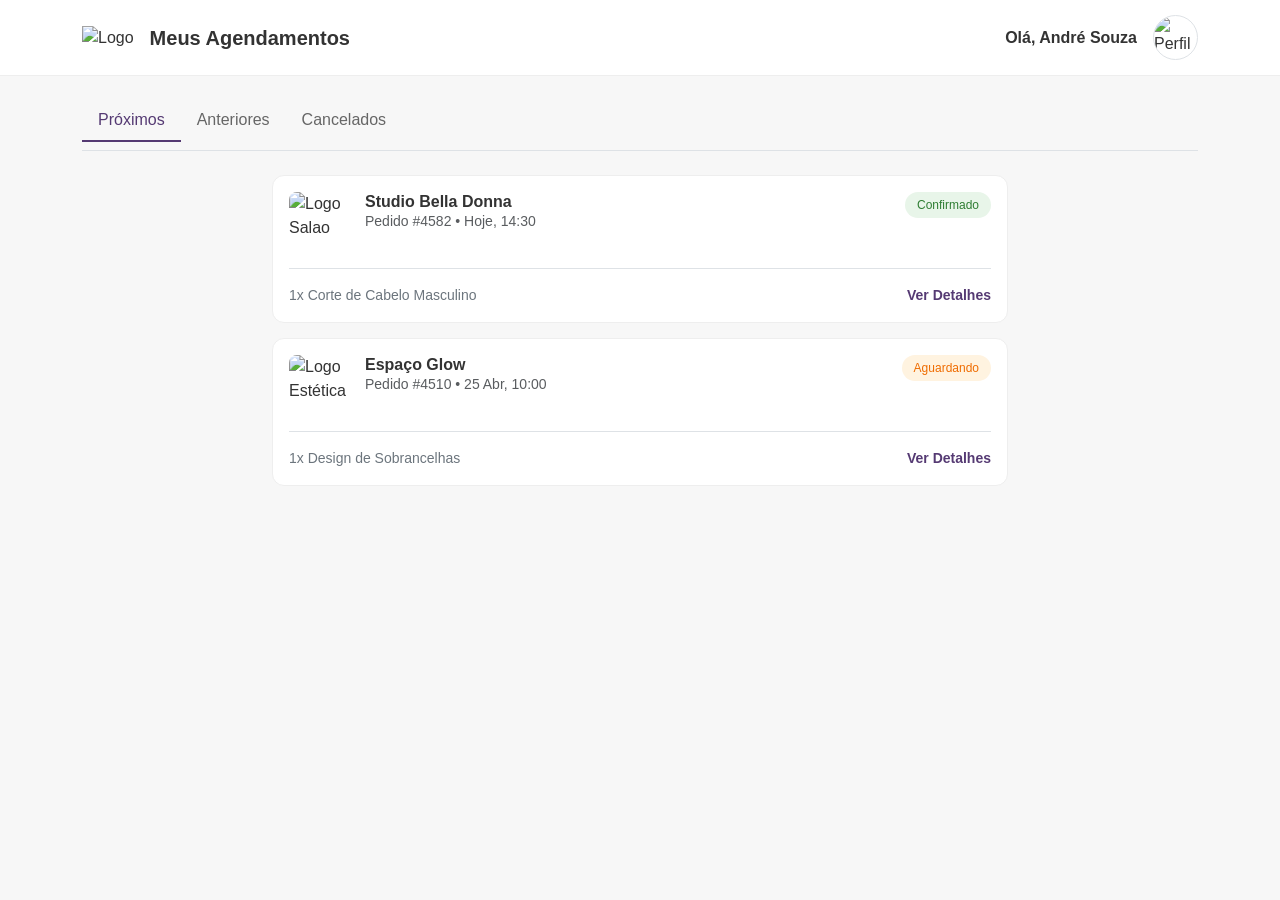
==== painel-usuario.html @ 22a5d59d "ajustes" ====
<!DOCTYPE html>
<html lang="pt-br">
<head>
    <meta charset="UTF-8">
    <meta name="viewport" content="width=device-width, initial-scale=1.0">
    <title>Meus Agendamentos - BelezaJá</title>
    <link href="https://cdn.jsdelivr.net/npm/bootstrap@5.3.0/dist/css/bootstrap.min.css" rel="stylesheet">
    <link rel="stylesheet" href="https://cdn.jsdelivr.net/npm/bootstrap-icons@1.10.5/font/bootstrap-icons.css">
    <link rel="stylesheet" href="style.css">
    <style>
        body { background-color: #f7f7f7; overflow-y: auto; }
        
        /* Estilo iFood: Cabeçalho Branco e Clean */
        .dash-nav { background: white; border-bottom: 1px solid #eee; padding: 15px 0; }
        .user-profile-img { width: 45px; height: 45px; border-radius: 50%; object-fit: cover; }
        
        /* Tabs de navegação estilo iFood */
        .nav-pills .nav-link { color: #666; font-weight: 500; border-radius: 0; border-bottom: 2px solid transparent; }
        .nav-pills .nav-link.active { background: none; color: #553A73; border-bottom-color: #553A73; }
        
        /* Cards de Agendamento */
        .card-pedido {
            border: 1px solid #eee;
            border-radius: 12px;
            background: white;
            transition: 0.3s;
            margin-bottom: 15px;
        }
        .card-pedido:hover { box-shadow: 0 4px 12px rgba(0,0,0,0.05); }
        .status-badge { font-size: 0.75rem; padding: 4px 12px; border-radius: 20px; }
        .status-confirmado { background: #e8f5e9; color: #2e7d32; }
        .status-pendente { background: #fff3e0; color: #ef6c00; }
        
        .img-estabelecimento { width: 60px; height: 60px; border-radius: 8px; object-fit: cover; }
    </style>
</head>
<body>

    <nav class="dash-nav sticky-top">
        <div class="container d-flex justify-content-between align-items-center">
            <div class="d-flex align-items-center">
                <img src="img/Logo-png 5.svg" alt="Logo" class="me-3">
                <h5 class="mb-0 fw-bold d-none d-md-block">Meus Agendamentos</h5>
            </div>
            <div class="d-flex align-items-center">
                <span class="me-3 d-none d-sm-inline fw-semibold">Olá, André Souza</span>
                <img src="https://www.w3schools.com/howto/img_avatar.png" class="user-profile-img border" alt="Perfil">
            </div>
        </div>
    </nav>

    <div class="container mt-4">
        <ul class="nav nav-pills mb-4 border-bottom pb-2">
            <li class="nav-item"><a class="nav-link active" href="#">Próximos</a></li>
            <li class="nav-item"><a class="nav-link" href="#">Anteriores</a></li>
            <li class="nav-item"><a class="nav-link" href="#">Cancelados</a></li>
        </ul>

        <div class="row justify-content-center">
            <div class="col-lg-8">
                
                <div class="card-pedido p-3">
                    <div class="d-flex justify-content-between align-items-start mb-3">
                        <div class="d-flex">
                            <img src="https://frizzar.com.br/blog/wp-content/uploads/2025/01/salao-de-beleza-moderno.webp" class="img-estabelecimento me-3" alt="Logo Salao">
                            <div>
                                <h6 class="mb-0 fw-bold">Studio Bella Donna</h6>
                                <p class="small text-muted mb-0">Pedido #4582 • Hoje, 14:30</p>
                            </div>
                        </div>
                        <span class="status-badge status-confirmado">Confirmado</span>
                    </div>
                    <div class="border-top pt-3 d-flex justify-content-between align-items-center">
                        <span class="small text-secondary">1x Corte de Cabelo Masculino</span>
                        <a href="#" class="text-danger fw-bold small text-decoration-none">Ver Detalhes</a>
                    </div>
                </div>

                <div class="card-pedido p-3">
                    <div class="d-flex justify-content-between align-items-start mb-3">
                        <div class="d-flex">
                            <img src="https://s2.glbimg.com/Ha2q-YYa3pCWtwM4E51zi_p-POI=/940x523/e.glbimg.com/og/ed/f/original/2019/02/20/blow-dry-bar-del-mar-chairs-counter-853427.jpg" class="img-estabelecimento me-3" alt="Logo Estética">
                            <div>
                                <h6 class="mb-0 fw-bold">Espaço Glow</h6>
                                <p class="small text-muted mb-0">Pedido #4510 • 25 Abr, 10:00</p>
                            </div>
                        </div>
                        <span class="status-badge status-pendente">Aguardando</span>
                    </div>
                    <div class="border-top pt-3 d-flex justify-content-between align-items-center">
                        <span class="small text-secondary">1x Design de Sobrancelhas</span>
                        <a href="#" class="text-danger fw-bold small text-decoration-none">Ver Detalhes</a>
                    </div>
                </div>

            </div>
        </div>
    </div>

    <div class="d-md-none fixed-bottom bg-white border-top py-2 d-flex justify-content-around">
        <a href="index.html" class="text-center text-muted text-decoration-none">
            <i class="bi bi-search d-block fs-5"></i>
            <span style="font-size: 10px;">Início</span>
        </a>
        <a href="#" class="text-center text-danger text-decoration-none">
            <i class="bi bi-receipt d-block fs-5"></i>
            <span style="font-size: 10px;">Pedidos</span>
        </a>
        <a href="#" class="text-center text-muted text-decoration-none">
            <i class="bi bi-person d-block fs-5"></i>
            <span style="font-size: 10px;">Perfil</span>
        </a>
    </div>

</body>
</html>
---- style.css ----
/* --- CONFIGURAÇÕES BASE --- */
html, body {
    height: 100%;
    margin: 0;
    font-family: 'Segoe UI', Arial, sans-serif;
    background-color: #f8f9fa;
    color: #333;
    overflow: hidden; /* Trava o scroll geral para o efeito Airbnb funcionar */
}

/* Cores do Design (Roxo Principal) */
.btn-danger {
    background-color: #553A73;
    border-color: #553A73;
}
.btn-danger:hover {
    background-color: #442e5c;
    border-color: #442e5c;
}
.text-danger {
    color: #553A73 !important;
}

/* --- ESTRUTURA SPLIT SCREEN (AIRBNB STYLE) --- */
.main-split-container {
    display: flex;
    height: calc(100vh - 73px); /* Altura total menos o header */
    margin-top: 73px; /* Compensação do header fixo */
}

/* Lado Esquerdo: Lista Rolável */
.listings-side {
    flex: 1.2;
    overflow-y: auto;
    background: #fff;
    scrollbar-width: none; /* Esconde scroll no Firefox */
}
.listings-side::-webkit-scrollbar {
    display: none; /* Esconde scroll no Chrome/Safari */
}

/* Lado Direito: Mapa Fixo */
.map-side {
    flex: 2;
    position: sticky;
    top: 0;
    height: 100%;
}
#map {
    height: 100%;
    width: 100%;
    z-index: 1;
}

/* --- CATEGORIAS (BOLINHAS) --- */
.categories-wrapper {
    display: flex;
    justify-content: flex-start;
    align-items: center;
    gap: 32px; /* Espaçamento elegante entre categorias */
    overflow-x: auto;
    padding: 15px 20px;
    scrollbar-width: none;
}

.categories-wrapper::-webkit-scrollbar {
    display: none;
}

/* Centraliza no Desktop */
@media (min-width: 769px) {
    .categories-wrapper {
        justify-content: center;
    }
}

.category-item {
    flex: 0 0 auto;
    min-width: 70px;
    cursor: pointer;
    text-align: center;
    display: flex;
    flex-direction: column;
    align-items: center;
}

.icon-circle {
    width: 60px;
    height: 60px;
    background-color: white;
    border-radius: 50%;
    display: flex;
    justify-content: center;
    align-items: center;
    margin-bottom: 10px;
    font-size: 1.6rem;
    color: #553A73;
    transition: all 0.2s ease-in-out;
    border: 1px solid #eee;
    box-shadow: 0 2px 4px rgba(0,0,0,0.05);
}

.category-item:hover .icon-circle {
    transform: translateY(-3px);
    border-color: #553A73;
    box-shadow: 0 4px 8px rgba(85, 58, 115, 0.15);
}

.category-item p {
    font-size: 0.85rem;
    font-weight: 500;
    color: #444;
    margin-bottom: 0;
    white-space: nowrap;
}

/* --- CARDS DE SERVIÇO --- */
.service-card {
    border: none;
    border-radius: 15px;
    overflow: hidden;
    transition: all 0.3s ease;
    background: #fff;
}

.service-card img {
    height: 200px;
    object-fit: cover;
    border-radius: 15px 15px 0 0;
}

.service-card:hover {
    box-shadow: 0 8px 16px rgba(0,0,0,0.15) !important;
}

.card-ativo-mapa {
    border: 2px solid #553A73 !important;
    transform: translateY(-5px);
    box-shadow: 0 10px 20px rgba(85, 58, 115, 0.2) !important;
}

/* --- BUSCA MOBILE --- */
#input-busca-mobile {
    width: 0;
    transition: width 0.3s ease;
}
#input-busca-mobile.ativo {
    width: 150px;
    display: block !important;
}

/* --- RESPONSIVIDADE (GAVETA MOBILE) --- */
@media (max-width: 768px) {
    html, body {
        overflow: auto;
    }
    
    .main-split-container {
        flex-direction: column;
        height: auto;
        position: relative;
    }

    .map-side {
        position: absolute;
        top: 0; left: 0;
        width: 100%;
        height: 100vh;
        z-index: 1;
    }

    .listings-side {
        position: relative;
        margin-top: 50vh; /* Gaveta começa no meio */
        z-index: 100;
        border-radius: 25px 25px 0 0;
        box-shadow: 0 -5px 20px rgba(0,0,0,0.2);
        padding-bottom: 100px;
        background: #fff;
    }

    .listings-side::before {
        content: "";
        width: 40px;
        height: 5px;
        background: #ccc;
        border-radius: 10px;
        margin: 15px auto;
        display: block;
    }
}

/* Marcadores Estilo Airbnb (Pílulas de Preço) */
.custom-div-icon div {
    background: white;
    padding: 5px 10px;
    border-radius: 20px;
    font-weight: bold;
    border: 1px solid #ccc;
    box-shadow: 0 2px 5px rgba(0,0,0,0.2);
    font-size: 12px;
    white-space: nowrap;
    color: #333;
}
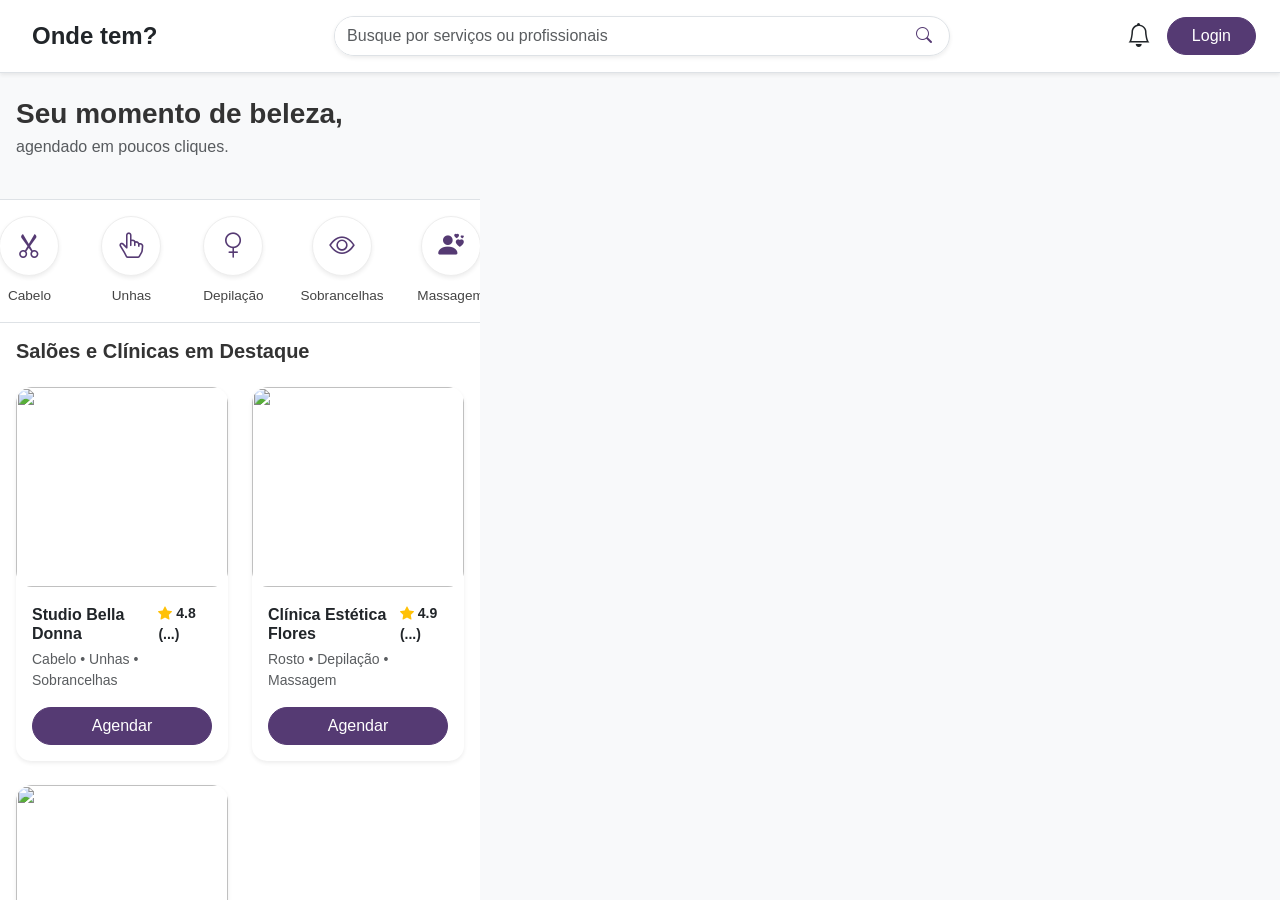
==== commit d6ec17e0: "feat: Adicionar painel de usuario com dashboard, agendamentos, favoritos e perfil - Novo arquivo pai" ====
--- a/painel-usuario.html
+++ b/painel-usuario.html
@@ -1,116 +1,640 @@
 <!DOCTYPE html>
 <html lang="pt-br">
 <head>
-    <meta charset="UTF-8">
-    <meta name="viewport" content="width=device-width, initial-scale=1.0">
-    <title>Meus Agendamentos - BelezaJá</title>
-    <link href="https://cdn.jsdelivr.net/npm/bootstrap@5.3.0/dist/css/bootstrap.min.css" rel="stylesheet">
-    <link rel="stylesheet" href="https://cdn.jsdelivr.net/npm/bootstrap-icons@1.10.5/font/bootstrap-icons.css">
-    <link rel="stylesheet" href="style.css">
-    <style>
-        body { background-color: #f7f7f7; overflow-y: auto; }
-        
-        /* Estilo iFood: Cabeçalho Branco e Clean */
-        .dash-nav { background: white; border-bottom: 1px solid #eee; padding: 15px 0; }
-        .user-profile-img { width: 45px; height: 45px; border-radius: 50%; object-fit: cover; }
-        
-        /* Tabs de navegação estilo iFood */
-        .nav-pills .nav-link { color: #666; font-weight: 500; border-radius: 0; border-bottom: 2px solid transparent; }
-        .nav-pills .nav-link.active { background: none; color: #553A73; border-bottom-color: #553A73; }
-        
-        /* Cards de Agendamento */
-        .card-pedido {
-            border: 1px solid #eee;
-            border-radius: 12px;
-            background: white;
-            transition: 0.3s;
-            margin-bottom: 15px;
-        }
-        .card-pedido:hover { box-shadow: 0 4px 12px rgba(0,0,0,0.05); }
-        .status-badge { font-size: 0.75rem; padding: 4px 12px; border-radius: 20px; }
-        .status-confirmado { background: #e8f5e9; color: #2e7d32; }
-        .status-pendente { background: #fff3e0; color: #ef6c00; }
-        
-        .img-estabelecimento { width: 60px; height: 60px; border-radius: 8px; object-fit: cover; }
-    </style>
+  <meta charset="UTF-8">
+  <meta name="viewport" content="width=device-width, initial-scale=1.0">
+  <title>Meu Painel - Onde Tem?</title>
+  <link href="https://cdn.jsdelivr.net/npm/bootstrap@5.3.0/dist/css/bootstrap.min.css" rel="stylesheet">
+  <link rel="stylesheet" href="https://cdn.jsdelivr.net/npm/bootstrap-icons@1.10.5/font/bootstrap-icons.css">
+  <link rel="manifest" href="manifest.json">
+  <meta name="theme-color" content="#d93d3d">
+  <style>
+    :root { --primary: #553A73; --secondary: #3d2854; }
+    body { background:#f8f9fa; min-height:100vh; font-family:'Segoe UI', sans-serif; overflow-x: hidden; }
+
+    /* Sidebar */
+    .sidebar {
+      position:fixed; top:0; left:0; width:260px; height:100vh;
+      background:linear-gradient(180deg, var(--primary) 0%, var(--secondary) 100%);
+      color:#fff; z-index:1100; transition: all 0.3s;
+    }
+    .main-content { margin-left:260px; padding:20px; transition: all 0.3s; }
+
+    @media (max-width: 991.98px) {
+      .sidebar { left: -260px; }
+      .sidebar.active { left: 0; }
+      .main-content { margin-left: 0; padding-top: 70px; }
+      .sidebar-overlay {
+        display: none; position: fixed; top: 0; left: 0;
+        width: 100%; height: 100%; background: rgba(0,0,0,0.5);
+        z-index: 1050;
+      }
+      .sidebar-overlay.show { display: block; }
+    }
+
+    .mobile-header {
+      display: none;
+      position: fixed; top: 0; left: 0; width: 100%;
+      background: var(--primary); color: white;
+      padding: 10px 15px; z-index: 1040;
+      align-items: center; justify-content: space-between;
+    }
+    @media (max-width: 991.98px) { .mobile-header { display: flex; } }
+
+    .nav-link { color:rgba(255,255,255,.8); padding:12px 20px; display:flex; align-items:center; cursor:pointer; border-left:4px solid transparent; transition: .3s; text-decoration: none; }
+    .nav-link:hover, .nav-link.active { background:rgba(255,255,255,.1); color:#fff; border-left-color:#fff; }
+
+    .card-custom { background:#fff; border-radius:15px; padding:20px; box-shadow:0 4px 12px rgba(0,0,0,.05); margin-bottom:20px; border: none; }
+
+    .avatar-circle {
+      width: 80px; height: 80px; border-radius: 50%;
+      background: var(--primary); color: #fff;
+      display: flex; align-items: center; justify-content: center;
+      font-size: 2rem; font-weight: bold;
+    }
+
+    .stat-card {
+      text-align: center; padding: 20px;
+      background: #fff; border-radius: 15px;
+      box-shadow: 0 4px 12px rgba(0,0,0,.05); border: none;
+    }
+    .stat-card .stat-number { font-size: 1.8rem; font-weight: 700; color: var(--primary); }
+    .stat-card .stat-label { font-size: 0.85rem; color: #888; margin: 0; }
+
+    .agendamento-item {
+      background: #fff; border-radius: 12px; padding: 15px;
+      box-shadow: 0 2px 8px rgba(0,0,0,.05); border: 1px solid #eee;
+      margin-bottom: 12px; transition: .2s;
+    }
+    .agendamento-item:hover { box-shadow: 0 4px 12px rgba(0,0,0,.1); }
+
+    .badge-status {
+      padding: 4px 12px; border-radius: 20px; font-size: 0.75rem; font-weight: 600;
+    }
+    .badge-confirmado { background: #d4edda; color: #155724; }
+    .badge-pendente { background: #fff3cd; color: #856404; }
+    .badge-cancelado { background: #f8d7da; color: #721c24; }
+    .badge-concluido { background: #e2e3e5; color: #383d41; }
+
+    .favorito-card {
+      background: #fff; border-radius: 15px; overflow: hidden;
+      box-shadow: 0 4px 12px rgba(0,0,0,.05); border: none;
+      transition: .3s;
+    }
+    .favorito-card:hover { box-shadow: 0 8px 16px rgba(0,0,0,.15); transform: translateY(-3px); }
+    .favorito-card img { height: 140px; object-fit: cover; width: 100%; }
+
+    .btn-primary-custom { background: var(--primary); border-color: var(--primary); color: #fff; }
+    .btn-primary-custom:hover { background: var(--secondary); border-color: var(--secondary); color: #fff; }
+
+    .btn-outline-custom { border-color: var(--primary); color: var(--primary); }
+    .btn-outline-custom:hover { background: var(--primary); color: #fff; }
+
+    .empty-state {
+      text-align: center; padding: 40px 20px; color: #aaa;
+    }
+    .empty-state i { font-size: 3rem; margin-bottom: 10px; display: block; }
+  </style>
 </head>
 <body>
 
-    <nav class="dash-nav sticky-top">
-        <div class="container d-flex justify-content-between align-items-center">
-            <div class="d-flex align-items-center">
-                <img src="img/Logo-png 5.svg" alt="Logo" class="me-3">
-                <h5 class="mb-0 fw-bold d-none d-md-block">Meus Agendamentos</h5>
+<div class="sidebar-overlay" id="sidebarOverlay" onclick="toggleSidebar()"></div>
+
+<div class="mobile-header shadow">
+  <button class="btn text-white fs-3 p-0" onclick="toggleSidebar()">
+    <i class="bi bi-list"></i>
+  </button>
+  <span class="fw-bold">Onde Tem?</span>
+  <div style="width: 30px;"></div>
+</div>
+
+<aside class="sidebar" id="sidebar">
+  <div class="p-4 text-center border-bottom border-white border-opacity-10">
+    <h4 class="fw-bold m-0">Onde Tem?</h4>
+    <small class="opacity-75">Meu Painel</small>
+  </div>
+  <nav class="mt-3">
+    <a class="nav-link active" onclick="showSection('dashboard')"><i class="bi bi-speedometer2 me-3"></i>Dashboard</a>
+    <a class="nav-link" onclick="showSection('agendamentos')"><i class="bi bi-calendar-check me-3"></i>Meus Agendamentos</a>
+    <a class="nav-link" onclick="showSection('favoritos')"><i class="bi bi-heart me-3"></i>Favoritos</a>
+    <a class="nav-link" onclick="showSection('perfil')"><i class="bi bi-person-gear me-3"></i>Meu Perfil</a>
+    <div class="mt-4 px-3">
+      <a href="index.html" class="btn btn-outline-light w-100 rounded-pill btn-sm mb-2">
+        <i class="bi bi-house me-1"></i> Voltar ao Inicio
+      </a>
+      <button class="btn btn-outline-light w-100 rounded-pill btn-sm" onclick="logout()">
+        <i class="bi bi-box-arrow-right me-1"></i> Sair
+      </button>
+    </div>
+  </nav>
+</aside>
+
+<main class="main-content">
+  <header class="d-none d-lg-flex justify-content-between align-items-center mb-4">
+    <h3 class="fw-bold" id="sectionTitle">Dashboard</h3>
+    <div class="bg-white p-2 rounded-pill px-4 shadow-sm border">
+      <span id="nomeUsuarioTopo" class="fw-bold text-dark">Minha Conta</span>
+    </div>
+  </header>
+
+  <h4 class="fw-bold d-lg-none mb-4" id="sectionTitleMobile">Dashboard</h4>
+
+  <!-- DASHBOARD -->
+  <section id="dashboard" class="content-section">
+    <div class="card-custom mb-4">
+      <div class="d-flex align-items-center gap-3">
+        <div class="avatar-circle" id="avatarInicial">U</div>
+        <div>
+          <h5 class="fw-bold mb-0" id="dashNomeUsuario">Usuario</h5>
+          <p class="text-muted mb-0 small" id="dashEmailUsuario">email@email.com</p>
+          <p class="text-muted mb-0 small" id="dashTelefoneUsuario"></p>
+        </div>
+      </div>
+    </div>
+
+    <div class="row g-3 mb-4">
+      <div class="col-6 col-md-4">
+        <div class="stat-card">
+          <div class="stat-number" id="statAgendamentos">0</div>
+          <p class="stat-label">Agendamentos</p>
+        </div>
+      </div>
+      <div class="col-6 col-md-4">
+        <div class="stat-card">
+          <div class="stat-number" id="statConfirmados">0</div>
+          <p class="stat-label">Confirmados</p>
+        </div>
+      </div>
+      <div class="col-12 col-md-4">
+        <div class="stat-card">
+          <div class="stat-number" id="statFavoritos">0</div>
+          <p class="stat-label">Favoritos</p>
+        </div>
+      </div>
+    </div>
+
+    <div class="card-custom">
+      <h6 class="fw-bold mb-3"><i class="bi bi-clock-history me-2"></i>Proximos Agendamentos</h6>
+      <div id="dashProximosAgendamentos">
+        <div class="empty-state">
+          <i class="bi bi-calendar-x"></i>
+          <p>Nenhum agendamento futuro</p>
+          <a href="index.html" class="btn btn-primary-custom rounded-pill btn-sm px-4">Agendar agora</a>
+        </div>
+      </div>
+    </div>
+  </section>
+
+  <!-- MEUS AGENDAMENTOS -->
+  <section id="agendamentos" class="content-section d-none">
+    <div class="card-custom">
+      <div class="d-flex justify-content-between align-items-center mb-3">
+        <h5 class="fw-bold mb-0">Meus Agendamentos</h5>
+        <div class="dropdown">
+          <button class="btn btn-outline-custom btn-sm rounded-pill dropdown-toggle" type="button" data-bs-toggle="dropdown">
+            <i class="bi bi-funnel me-1"></i> Filtrar
+          </button>
+          <ul class="dropdown-menu dropdown-menu-end shadow border-0 rounded-3">
+            <li><a class="dropdown-item" href="#" onclick="filtrarAgendamentos('todos')">Todos</a></li>
+            <li><a class="dropdown-item" href="#" onclick="filtrarAgendamentos('confirmado')">Confirmados</a></li>
+            <li><a class="dropdown-item" href="#" onclick="filtrarAgendamentos('pendente')">Pendentes</a></li>
+            <li><a class="dropdown-item" href="#" onclick="filtrarAgendamentos('concluido')">Concluidos</a></li>
+            <li><a class="dropdown-item" href="#" onclick="filtrarAgendamentos('cancelado')">Cancelados</a></li>
+          </ul>
+        </div>
+      </div>
+      <div id="listaAgendamentos">
+        <div class="empty-state">
+          <i class="bi bi-calendar-x"></i>
+          <p>Voce ainda nao fez nenhum agendamento</p>
+          <a href="index.html" class="btn btn-primary-custom rounded-pill px-4">Explorar saloes</a>
+        </div>
+      </div>
+    </div>
+  </section>
+
+  <!-- FAVORITOS -->
+  <section id="favoritos" class="content-section d-none">
+    <div class="card-custom">
+      <h5 class="fw-bold mb-4">Meus Favoritos</h5>
+      <div class="row g-3" id="listaFavoritos">
+        <div class="col-12">
+          <div class="empty-state">
+            <i class="bi bi-heart"></i>
+            <p>Voce ainda nao favoritou nenhum salao</p>
+            <a href="index.html" class="btn btn-primary-custom rounded-pill px-4">Explorar saloes</a>
+          </div>
+        </div>
+      </div>
+    </div>
+  </section>
+
+  <!-- MEU PERFIL -->
+  <section id="perfil" class="content-section d-none">
+    <div class="card-custom">
+      <h5 class="fw-bold mb-4">Meus Dados</h5>
+      <form id="formEditarPerfil">
+        <div class="row g-3">
+          <div class="col-md-6">
+            <label class="form-label small fw-bold">Nome</label>
+            <input type="text" id="edit-nome" class="form-control rounded-3" required>
+          </div>
+          <div class="col-md-6">
+            <label class="form-label small fw-bold">Sobrenome</label>
+            <input type="text" id="edit-sobrenome" class="form-control rounded-3" required>
+          </div>
+          <div class="col-md-6">
+            <label class="form-label small fw-bold">E-mail</label>
+            <input type="email" id="edit-email" class="form-control rounded-3" readonly style="background-color:#e9ecef;">
+          </div>
+          <div class="col-md-6">
+            <label class="form-label small fw-bold">Telefone</label>
+            <input type="tel" id="edit-telefone" class="form-control rounded-3" placeholder="(22) 99999-9999">
+          </div>
+        </div>
+        <div class="text-center mt-4">
+          <button type="submit" class="btn btn-primary-custom w-100 w-md-auto px-5 rounded-pill shadow">
+            Salvar Alteracoes
+          </button>
+        </div>
+      </form>
+    </div>
+
+    <div class="card-custom">
+      <h5 class="fw-bold mb-4">Alterar Senha</h5>
+      <form id="formAlterarSenha">
+        <div class="row g-3">
+          <div class="col-md-4">
+            <label class="form-label small fw-bold">Senha Atual</label>
+            <input type="password" id="senha-atual" class="form-control rounded-3" required>
+          </div>
+          <div class="col-md-4">
+            <label class="form-label small fw-bold">Nova Senha</label>
+            <input type="password" id="nova-senha" class="form-control rounded-3" required>
+          </div>
+          <div class="col-md-4">
+            <label class="form-label small fw-bold">Confirmar Nova Senha</label>
+            <input type="password" id="confirmar-nova-senha" class="form-control rounded-3" required>
+          </div>
+        </div>
+        <div class="text-center mt-4">
+          <button type="submit" class="btn btn-outline-custom w-100 w-md-auto px-5 rounded-pill">
+            Alterar Senha
+          </button>
+        </div>
+      </form>
+    </div>
+
+    <div class="card-custom border border-danger border-opacity-25">
+      <h5 class="fw-bold mb-2 text-danger">Excluir Conta</h5>
+      <p class="text-muted small mb-3">Ao excluir sua conta, todos os seus dados serao removidos permanentemente.</p>
+      <button class="btn btn-outline-danger rounded-pill btn-sm px-4" onclick="confirmarExclusao()">
+        <i class="bi bi-trash me-1"></i> Excluir minha conta
+      </button>
+    </div>
+  </section>
+</main>
+
+<!-- Modal Confirmacao Exclusao -->
+<div class="modal fade" id="modalExcluirConta" tabindex="-1" aria-hidden="true">
+  <div class="modal-dialog modal-dialog-centered">
+    <div class="modal-content border-0 shadow-lg rounded-4">
+      <div class="modal-body text-center p-5">
+        <i class="bi bi-exclamation-triangle text-danger" style="font-size: 3rem;"></i>
+        <h5 class="fw-bold mt-3 mb-2">Tem certeza?</h5>
+        <p class="text-muted mb-4">Esta acao nao pode ser desfeita. Todos os seus agendamentos e dados serao removidos.</p>
+        <div class="d-grid gap-2">
+          <button class="btn btn-danger rounded-pill" onclick="excluirConta()">Sim, excluir minha conta</button>
+          <button class="btn btn-link text-muted" data-bs-dismiss="modal">Cancelar</button>
+        </div>
+      </div>
+    </div>
+  </div>
+</div>
+
+<!-- Modal Sucesso -->
+<div class="modal fade" id="modalSucesso" tabindex="-1" aria-hidden="true">
+  <div class="modal-dialog modal-dialog-centered modal-sm">
+    <div class="modal-content border-0 shadow-lg rounded-4">
+      <div class="modal-body text-center p-4">
+        <i class="bi bi-check-circle text-success" style="font-size: 3rem;"></i>
+        <h6 class="fw-bold mt-3" id="msgSucesso">Salvo com sucesso!</h6>
+      </div>
+    </div>
+  </div>
+</div>
+
+<script src="https://cdn.jsdelivr.net/npm/bootstrap@5.3.0/dist/js/bootstrap.bundle.min.js"></script>
+<script>
+document.addEventListener('DOMContentLoaded', () => {
+  const sessao = JSON.parse(localStorage.getItem('usuario_logado'));
+  if (!sessao || sessao.tipo !== 'cliente') {
+    window.location.href = 'index.html';
+    return;
+  }
+
+  // Preencher dados do usuario
+  const nomeCompleto = `${sessao.nome || ''} ${sessao.sobrenome || ''}`.trim();
+  document.getElementById('nomeUsuarioTopo').innerText = nomeCompleto || 'Minha Conta';
+  document.getElementById('dashNomeUsuario').innerText = nomeCompleto || 'Usuario';
+  document.getElementById('dashEmailUsuario').innerText = sessao.email || '';
+  document.getElementById('dashTelefoneUsuario').innerText = sessao.telefone || '';
+  document.getElementById('avatarInicial').innerText = (sessao.nome || 'U').charAt(0).toUpperCase();
+
+  // Preencher formulario de perfil
+  document.getElementById('edit-nome').value = sessao.nome || '';
+  document.getElementById('edit-sobrenome').value = sessao.sobrenome || '';
+  document.getElementById('edit-email').value = sessao.email || '';
+  document.getElementById('edit-telefone').value = sessao.telefone || '';
+
+  // Carregar dados
+  carregarAgendamentos();
+  carregarFavoritos();
+  atualizarEstatisticas();
+});
+
+// ---- AGENDAMENTOS ----
+function carregarAgendamentos(filtro) {
+  const sessao = JSON.parse(localStorage.getItem('usuario_logado'));
+  const agendamentos = JSON.parse(localStorage.getItem(`agendamentos_${sessao.email}`)) || [];
+
+  let lista = agendamentos;
+  if (filtro && filtro !== 'todos') {
+    lista = agendamentos.filter(a => a.status === filtro);
+  }
+
+  const container = document.getElementById('listaAgendamentos');
+  const dashContainer = document.getElementById('dashProximosAgendamentos');
+
+  if (lista.length === 0) {
+    const msg = filtro && filtro !== 'todos'
+      ? `Nenhum agendamento com status "${filtro}"`
+      : 'Voce ainda nao fez nenhum agendamento';
+    container.innerHTML = `
+      <div class="empty-state">
+        <i class="bi bi-calendar-x"></i>
+        <p>${msg}</p>
+        <a href="index.html" class="btn btn-primary-custom rounded-pill px-4">Explorar saloes</a>
+      </div>`;
+  } else {
+    container.innerHTML = lista.map((ag, i) => criarCardAgendamento(ag, i)).join('');
+  }
+
+  // Dashboard: proximos agendamentos (confirmados/pendentes)
+  const proximos = agendamentos
+    .filter(a => a.status === 'confirmado' || a.status === 'pendente')
+    .slice(0, 3);
+
+  if (proximos.length === 0) {
+    dashContainer.innerHTML = `
+      <div class="empty-state">
+        <i class="bi bi-calendar-x"></i>
+        <p>Nenhum agendamento futuro</p>
+        <a href="index.html" class="btn btn-primary-custom rounded-pill btn-sm px-4">Agendar agora</a>
+      </div>`;
+  } else {
+    dashContainer.innerHTML = proximos.map((ag, i) => criarCardAgendamento(ag, i)).join('');
+  }
+}
+
+function criarCardAgendamento(ag, index) {
+  const statusClasses = {
+    confirmado: 'badge-confirmado',
+    pendente: 'badge-pendente',
+    cancelado: 'badge-cancelado',
+    concluido: 'badge-concluido'
+  };
+  const statusTextos = {
+    confirmado: 'Confirmado',
+    pendente: 'Pendente',
+    cancelado: 'Cancelado',
+    concluido: 'Concluido'
+  };
+
+  const badgeClass = statusClasses[ag.status] || 'badge-pendente';
+  const badgeTexto = statusTextos[ag.status] || ag.status;
+
+  let acoes = '';
+  if (ag.status === 'confirmado' || ag.status === 'pendente') {
+    acoes = `<button class="btn btn-outline-danger btn-sm rounded-pill px-3" onclick="cancelarAgendamento(${index})">
+      <i class="bi bi-x-circle me-1"></i>Cancelar
+    </button>`;
+  }
+
+  return `
+    <div class="agendamento-item" data-status="${ag.status}">
+      <div class="d-flex justify-content-between align-items-start">
+        <div>
+          <h6 class="fw-bold mb-1">${ag.salao || 'Salao'}</h6>
+          <p class="text-muted small mb-1">
+            <i class="bi bi-calendar3 me-1"></i>${ag.data || '--'}
+            <i class="bi bi-clock ms-2 me-1"></i>${ag.hora || '--'}
+          </p>
+          <p class="text-muted small mb-0">
+            <i class="bi bi-credit-card me-1"></i>${ag.pagamento || 'Pix'}
+          </p>
+        </div>
+        <div class="text-end">
+          <span class="badge-status ${badgeClass}">${badgeTexto}</span>
+          <div class="mt-2">${acoes}</div>
+        </div>
+      </div>
+    </div>`;
+}
+
+function filtrarAgendamentos(filtro) {
+  carregarAgendamentos(filtro);
+}
+
+function cancelarAgendamento(index) {
+  if (!confirm('Deseja cancelar este agendamento?')) return;
+  const sessao = JSON.parse(localStorage.getItem('usuario_logado'));
+  const agendamentos = JSON.parse(localStorage.getItem(`agendamentos_${sessao.email}`)) || [];
+  if (agendamentos[index]) {
+    agendamentos[index].status = 'cancelado';
+    localStorage.setItem(`agendamentos_${sessao.email}`, JSON.stringify(agendamentos));
+    carregarAgendamentos();
+    atualizarEstatisticas();
+    mostrarSucesso('Agendamento cancelado');
+  }
+}
+
+// ---- FAVORITOS ----
+function carregarFavoritos() {
+  const sessao = JSON.parse(localStorage.getItem('usuario_logado'));
+  const favoritos = JSON.parse(localStorage.getItem(`favoritos_${sessao.email}`)) || [];
+  const container = document.getElementById('listaFavoritos');
+
+  if (favoritos.length === 0) {
+    container.innerHTML = `
+      <div class="col-12">
+        <div class="empty-state">
+          <i class="bi bi-heart"></i>
+          <p>Voce ainda nao favoritou nenhum salao</p>
+          <a href="index.html" class="btn btn-primary-custom rounded-pill px-4">Explorar saloes</a>
+        </div>
+      </div>`;
+  } else {
+    container.innerHTML = favoritos.map((fav, i) => `
+      <div class="col-12 col-md-6 col-lg-4">
+        <div class="favorito-card">
+          <img src="${fav.img || 'https://frizzar.com.br/blog/wp-content/uploads/2025/01/salao-de-beleza-moderno.webp'}" alt="${fav.nome}">
+          <div class="p-3">
+            <h6 class="fw-bold mb-1">${fav.nome}</h6>
+            <p class="text-muted small mb-2">${fav.servicos || ''}</p>
+            <div class="d-flex gap-2">
+              <a href="index.html" class="btn btn-primary-custom btn-sm rounded-pill flex-fill">Agendar</a>
+              <button class="btn btn-outline-danger btn-sm rounded-pill" onclick="removerFavorito(${i})">
+                <i class="bi bi-heart-fill"></i>
+              </button>
             </div>
-            <div class="d-flex align-items-center">
-                <span class="me-3 d-none d-sm-inline fw-semibold">Olá, André Souza</span>
-                <img src="https://www.w3schools.com/howto/img_avatar.png" class="user-profile-img border" alt="Perfil">
-            </div>
-        </div>
-    </nav>
-
-    <div class="container mt-4">
-        <ul class="nav nav-pills mb-4 border-bottom pb-2">
-            <li class="nav-item"><a class="nav-link active" href="#">Próximos</a></li>
-            <li class="nav-item"><a class="nav-link" href="#">Anteriores</a></li>
-            <li class="nav-item"><a class="nav-link" href="#">Cancelados</a></li>
-        </ul>
-
-        <div class="row justify-content-center">
-            <div class="col-lg-8">
-                
-                <div class="card-pedido p-3">
-                    <div class="d-flex justify-content-between align-items-start mb-3">
-                        <div class="d-flex">
-                            <img src="https://frizzar.com.br/blog/wp-content/uploads/2025/01/salao-de-beleza-moderno.webp" class="img-estabelecimento me-3" alt="Logo Salao">
-                            <div>
-                                <h6 class="mb-0 fw-bold">Studio Bella Donna</h6>
-                                <p class="small text-muted mb-0">Pedido #4582 • Hoje, 14:30</p>
-                            </div>
-                        </div>
-                        <span class="status-badge status-confirmado">Confirmado</span>
-                    </div>
-                    <div class="border-top pt-3 d-flex justify-content-between align-items-center">
-                        <span class="small text-secondary">1x Corte de Cabelo Masculino</span>
-                        <a href="#" class="text-danger fw-bold small text-decoration-none">Ver Detalhes</a>
-                    </div>
-                </div>
-
-                <div class="card-pedido p-3">
-                    <div class="d-flex justify-content-between align-items-start mb-3">
-                        <div class="d-flex">
-                            <img src="https://s2.glbimg.com/Ha2q-YYa3pCWtwM4E51zi_p-POI=/940x523/e.glbimg.com/og/ed/f/original/2019/02/20/blow-dry-bar-del-mar-chairs-counter-853427.jpg" class="img-estabelecimento me-3" alt="Logo Estética">
-                            <div>
-                                <h6 class="mb-0 fw-bold">Espaço Glow</h6>
-                                <p class="small text-muted mb-0">Pedido #4510 • 25 Abr, 10:00</p>
-                            </div>
-                        </div>
-                        <span class="status-badge status-pendente">Aguardando</span>
-                    </div>
-                    <div class="border-top pt-3 d-flex justify-content-between align-items-center">
-                        <span class="small text-secondary">1x Design de Sobrancelhas</span>
-                        <a href="#" class="text-danger fw-bold small text-decoration-none">Ver Detalhes</a>
-                    </div>
-                </div>
-
-            </div>
-        </div>
-    </div>
-
-    <div class="d-md-none fixed-bottom bg-white border-top py-2 d-flex justify-content-around">
-        <a href="index.html" class="text-center text-muted text-decoration-none">
-            <i class="bi bi-search d-block fs-5"></i>
-            <span style="font-size: 10px;">Início</span>
-        </a>
-        <a href="#" class="text-center text-danger text-decoration-none">
-            <i class="bi bi-receipt d-block fs-5"></i>
-            <span style="font-size: 10px;">Pedidos</span>
-        </a>
-        <a href="#" class="text-center text-muted text-decoration-none">
-            <i class="bi bi-person d-block fs-5"></i>
-            <span style="font-size: 10px;">Perfil</span>
-        </a>
-    </div>
-
+          </div>
+        </div>
+      </div>`).join('');
+  }
+}
+
+function removerFavorito(index) {
+  const sessao = JSON.parse(localStorage.getItem('usuario_logado'));
+  const favoritos = JSON.parse(localStorage.getItem(`favoritos_${sessao.email}`)) || [];
+  favoritos.splice(index, 1);
+  localStorage.setItem(`favoritos_${sessao.email}`, JSON.stringify(favoritos));
+  carregarFavoritos();
+  atualizarEstatisticas();
+  mostrarSucesso('Removido dos favoritos');
+}
+
+// ---- ESTATISTICAS ----
+function atualizarEstatisticas() {
+  const sessao = JSON.parse(localStorage.getItem('usuario_logado'));
+  const agendamentos = JSON.parse(localStorage.getItem(`agendamentos_${sessao.email}`)) || [];
+  const favoritos = JSON.parse(localStorage.getItem(`favoritos_${sessao.email}`)) || [];
+
+  document.getElementById('statAgendamentos').innerText = agendamentos.length;
+  document.getElementById('statConfirmados').innerText = agendamentos.filter(a => a.status === 'confirmado').length;
+  document.getElementById('statFavoritos').innerText = favoritos.length;
+}
+
+// ---- PERFIL ----
+document.getElementById('formEditarPerfil').addEventListener('submit', (e) => {
+  e.preventDefault();
+  const sessao = JSON.parse(localStorage.getItem('usuario_logado'));
+  sessao.nome = document.getElementById('edit-nome').value.trim();
+  sessao.sobrenome = document.getElementById('edit-sobrenome').value.trim();
+  sessao.telefone = document.getElementById('edit-telefone').value.trim();
+
+  // Atualizar no banco
+  const banco = JSON.parse(localStorage.getItem('usuarios_pwa')) || [];
+  const idx = banco.findIndex(u => u.email === sessao.email);
+  if (idx >= 0) banco[idx] = sessao;
+  localStorage.setItem('usuarios_pwa', JSON.stringify(banco));
+  localStorage.setItem('usuario_logado', JSON.stringify(sessao));
+
+  // Atualizar interface
+  const nomeCompleto = `${sessao.nome} ${sessao.sobrenome}`.trim();
+  document.getElementById('nomeUsuarioTopo').innerText = nomeCompleto;
+  document.getElementById('dashNomeUsuario').innerText = nomeCompleto;
+  document.getElementById('dashTelefoneUsuario').innerText = sessao.telefone || '';
+  document.getElementById('avatarInicial').innerText = sessao.nome.charAt(0).toUpperCase();
+
+  mostrarSucesso('Perfil atualizado!');
+});
+
+document.getElementById('formAlterarSenha').addEventListener('submit', (e) => {
+  e.preventDefault();
+  const sessao = JSON.parse(localStorage.getItem('usuario_logado'));
+  const senhaAtual = document.getElementById('senha-atual').value;
+  const novaSenha = document.getElementById('nova-senha').value;
+  const confirmar = document.getElementById('confirmar-nova-senha').value;
+
+  if (senhaAtual !== sessao.senha) {
+    alert('Senha atual incorreta!');
+    return;
+  }
+  if (novaSenha !== confirmar) {
+    alert('As novas senhas nao coincidem!');
+    return;
+  }
+  if (novaSenha.length < 4) {
+    alert('A nova senha deve ter pelo menos 4 caracteres.');
+    return;
+  }
+
+  sessao.senha = novaSenha;
+  const banco = JSON.parse(localStorage.getItem('usuarios_pwa')) || [];
+  const idx = banco.findIndex(u => u.email === sessao.email);
+  if (idx >= 0) banco[idx] = sessao;
+  localStorage.setItem('usuarios_pwa', JSON.stringify(banco));
+  localStorage.setItem('usuario_logado', JSON.stringify(sessao));
+
+  document.getElementById('formAlterarSenha').reset();
+  mostrarSucesso('Senha alterada!');
+});
+
+// ---- EXCLUIR CONTA ----
+function confirmarExclusao() {
+  const modal = new bootstrap.Modal(document.getElementById('modalExcluirConta'));
+  modal.show();
+}
+
+function excluirConta() {
+  const sessao = JSON.parse(localStorage.getItem('usuario_logado'));
+  const banco = JSON.parse(localStorage.getItem('usuarios_pwa')) || [];
+  const novoBanco = banco.filter(u => u.email !== sessao.email);
+  localStorage.setItem('usuarios_pwa', JSON.stringify(novoBanco));
+  localStorage.removeItem('usuario_logado');
+  localStorage.removeItem(`agendamentos_${sessao.email}`);
+  localStorage.removeItem(`favoritos_${sessao.email}`);
+  window.location.href = 'index.html';
+}
+
+// ---- NAVEGACAO ----
+function showSection(sectionId) {
+  document.querySelectorAll('.content-section').forEach(s => s.classList.add('d-none'));
+  const target = document.getElementById(sectionId);
+  if (target) target.classList.remove('d-none');
+
+  const titles = {
+    dashboard: 'Dashboard',
+    agendamentos: 'Meus Agendamentos',
+    favoritos: 'Favoritos',
+    perfil: 'Meu Perfil'
+  };
+  if (titles[sectionId]) {
+    document.getElementById('sectionTitle').innerText = titles[sectionId];
+    const mob = document.getElementById('sectionTitleMobile');
+    if (mob) mob.innerText = titles[sectionId];
+  }
+
+  if (window.innerWidth < 992) {
+    const sidebar = document.getElementById('sidebar');
+    if (sidebar && sidebar.classList.contains('active')) toggleSidebar();
+  }
+
+  document.querySelectorAll('.nav-link').forEach(link => {
+    link.classList.remove('active');
+    if (link.getAttribute('onclick') && link.getAttribute('onclick').includes(`'${sectionId}'`)) {
+      link.classList.add('active');
+    }
+  });
+}
+
+function toggleSidebar() {
+  document.getElementById('sidebar').classList.toggle('active');
+  document.getElementById('sidebarOverlay').classList.toggle('show');
+}
+
+function logout() {
+  localStorage.removeItem('usuario_logado');
+  window.location.href = 'index.html';
+}
+
+function mostrarSucesso(msg) {
+  document.getElementById('msgSucesso').innerText = msg;
+  const modal = new bootstrap.Modal(document.getElementById('modalSucesso'));
+  modal.show();
+  setTimeout(() => modal.hide(), 1500);
+}
+</script>
 </body>
-</html>+</html>
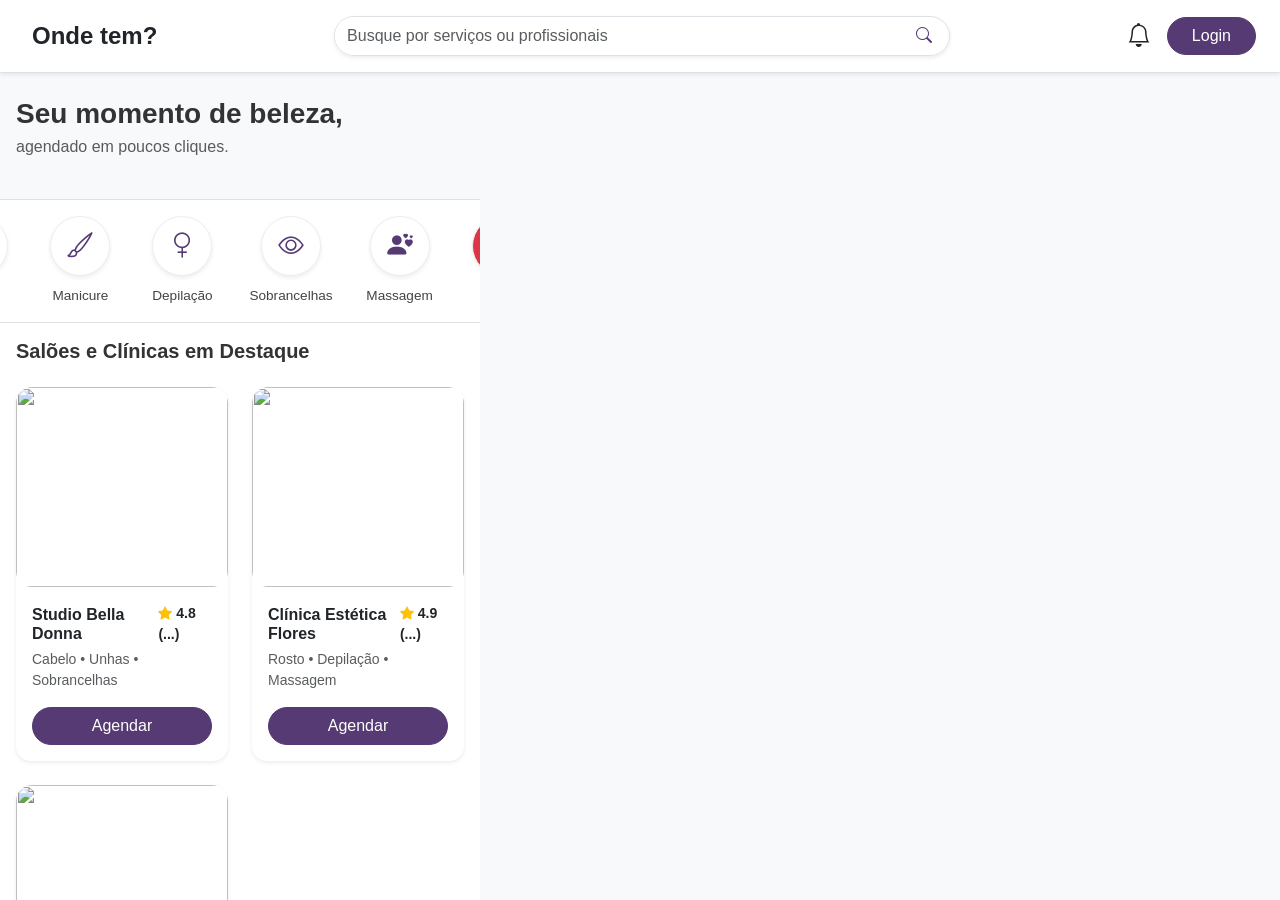
==== commit 5b8c3223: "feat: Indicador visual de forca da senha no cadastro e alteracao de senha - Barra de 4 niveis: Muito" ====
--- a/painel-usuario.html
+++ b/painel-usuario.html
@@ -94,6 +94,15 @@
       text-align: center; padding: 40px 20px; color: #aaa;
     }
     .empty-state i { font-size: 3rem; margin-bottom: 10px; display: block; }
+
+    .password-strength { margin-top: 4px; }
+    .strength-bars { height: 4px; }
+    .strength-bar { flex: 1; height: 4px; border-radius: 2px; background: #e0e0e0; transition: background 0.3s; }
+    .strength-bar.weak { background: #dc3545; }
+    .strength-bar.fair { background: #fd7e14; }
+    .strength-bar.good { background: #ffc107; }
+    .strength-bar.strong { background: #28a745; }
+    .strength-text { font-size: 0.7rem; font-weight: 600; display: block; margin-top: 2px; }
   </style>
 </head>
 <body>
@@ -171,6 +180,17 @@
           <p class="stat-label">Favoritos</p>
         </div>
       </div>
+    </div>
+
+    <div class="card-custom" id="cardNotificacoes">
+      <div class="d-flex justify-content-between align-items-center mb-2">
+        <h6 class="fw-bold mb-0"><i class="bi bi-bell me-2"></i>Lembretes de Agendamento</h6>
+        <span class="badge rounded-pill" id="badgeNotifStatus"></span>
+      </div>
+      <p class="text-muted small mb-3">Receba lembretes no dia e 1 hora antes dos seus agendamentos.</p>
+      <button class="btn btn-primary-custom rounded-pill btn-sm px-4" id="btnAtivarNotif" onclick="ativarNotificacoes()">
+        <i class="bi bi-bell me-1"></i> Ativar Notificacoes
+      </button>
     </div>
 
     <div class="card-custom">
@@ -271,6 +291,15 @@
           <div class="col-md-4">
             <label class="form-label small fw-bold">Nova Senha</label>
             <input type="password" id="nova-senha" class="form-control rounded-3" required>
+            <div class="password-strength mt-1">
+              <div class="strength-bars d-flex gap-1">
+                <div class="strength-bar"></div>
+                <div class="strength-bar"></div>
+                <div class="strength-bar"></div>
+                <div class="strength-bar"></div>
+              </div>
+              <small class="strength-text"></small>
+            </div>
           </div>
           <div class="col-md-4">
             <label class="form-label small fw-bold">Confirmar Nova Senha</label>
@@ -353,14 +382,31 @@
   atualizarEstatisticas();
 });
 
+// ---- UTILITARIO XSS ----
+function escapeHtml(str) {
+  if (!str) return '';
+  const div = document.createElement('div');
+  div.textContent = str;
+  return div.innerHTML;
+}
+
+function sanitizeUrl(url) {
+  if (!url) return '';
+  try {
+    const parsed = new URL(url);
+    if (parsed.protocol === 'http:' || parsed.protocol === 'https:') return url;
+  } catch (e) {}
+  return '';
+}
+
 // ---- AGENDAMENTOS ----
 function carregarAgendamentos(filtro) {
   const sessao = JSON.parse(localStorage.getItem('usuario_logado'));
   const agendamentos = JSON.parse(localStorage.getItem(`agendamentos_${sessao.email}`)) || [];
 
-  let lista = agendamentos;
+  let lista = agendamentos.map((ag, idx) => ({ ...ag, _originalIndex: idx }));
   if (filtro && filtro !== 'todos') {
-    lista = agendamentos.filter(a => a.status === filtro);
+    lista = lista.filter(a => a.status === filtro);
   }
 
   const container = document.getElementById('listaAgendamentos');
@@ -377,15 +423,16 @@
         <a href="index.html" class="btn btn-primary-custom rounded-pill px-4">Explorar saloes</a>
       </div>`;
   } else {
-    container.innerHTML = lista.map((ag, i) => criarCardAgendamento(ag, i)).join('');
-  }
-
-  // Dashboard: proximos agendamentos (confirmados/pendentes)
-  const proximos = agendamentos
+    container.innerHTML = lista.map(ag => criarCardAgendamento(ag, ag._originalIndex)).join('');
+  }
+
+
+  const proximosComIdx = agendamentos
+    .map((ag, idx) => ({ ...ag, _originalIndex: idx }))
     .filter(a => a.status === 'confirmado' || a.status === 'pendente')
     .slice(0, 3);
 
-  if (proximos.length === 0) {
+  if (proximosComIdx.length === 0) {
     dashContainer.innerHTML = `
       <div class="empty-state">
         <i class="bi bi-calendar-x"></i>
@@ -393,7 +440,7 @@
         <a href="index.html" class="btn btn-primary-custom rounded-pill btn-sm px-4">Agendar agora</a>
       </div>`;
   } else {
-    dashContainer.innerHTML = proximos.map((ag, i) => criarCardAgendamento(ag, i)).join('');
+    dashContainer.innerHTML = proximosComIdx.map(ag => criarCardAgendamento(ag, ag._originalIndex)).join('');
   }
 }
 
@@ -425,13 +472,13 @@
     <div class="agendamento-item" data-status="${ag.status}">
       <div class="d-flex justify-content-between align-items-start">
         <div>
-          <h6 class="fw-bold mb-1">${ag.salao || 'Salao'}</h6>
+          <h6 class="fw-bold mb-1">${escapeHtml(ag.salao) || 'Salao'}</h6>
           <p class="text-muted small mb-1">
-            <i class="bi bi-calendar3 me-1"></i>${ag.data || '--'}
-            <i class="bi bi-clock ms-2 me-1"></i>${ag.hora || '--'}
+            <i class="bi bi-calendar3 me-1"></i>${escapeHtml(ag.data) || '--'}
+            <i class="bi bi-clock ms-2 me-1"></i>${escapeHtml(ag.hora) || '--'}
           </p>
           <p class="text-muted small mb-0">
-            <i class="bi bi-credit-card me-1"></i>${ag.pagamento || 'Pix'}
+            <i class="bi bi-credit-card me-1"></i>${escapeHtml(ag.pagamento) || 'Pix'}
           </p>
         </div>
         <div class="text-end">
@@ -478,10 +525,10 @@
     container.innerHTML = favoritos.map((fav, i) => `
       <div class="col-12 col-md-6 col-lg-4">
         <div class="favorito-card">
-          <img src="${fav.img || 'https://frizzar.com.br/blog/wp-content/uploads/2025/01/salao-de-beleza-moderno.webp'}" alt="${fav.nome}">
+          <img src="${sanitizeUrl(fav.img) || 'https://frizzar.com.br/blog/wp-content/uploads/2025/01/salao-de-beleza-moderno.webp'}" alt="${escapeHtml(fav.nome)}">
           <div class="p-3">
-            <h6 class="fw-bold mb-1">${fav.nome}</h6>
-            <p class="text-muted small mb-2">${fav.servicos || ''}</p>
+            <h6 class="fw-bold mb-1">${escapeHtml(fav.nome)}</h6>
+            <p class="text-muted small mb-2">${escapeHtml(fav.servicos) || ''}</p>
             <div class="d-flex gap-2">
               <a href="index.html" class="btn btn-primary-custom btn-sm rounded-pill flex-fill">Agendar</a>
               <button class="btn btn-outline-danger btn-sm rounded-pill" onclick="removerFavorito(${i})">
@@ -515,6 +562,39 @@
   document.getElementById('statFavoritos').innerText = favoritos.length;
 }
 
+// ---- FORCA DA SENHA ----
+function avaliarForcaSenha(senha) {
+  let pontos = 0;
+  if (senha.length >= 6) pontos++;
+  if (senha.length >= 8) pontos++;
+  if (/[A-Z]/.test(senha) && /[a-z]/.test(senha)) pontos++;
+  if (/\d/.test(senha)) pontos++;
+  if (/[^A-Za-z0-9]/.test(senha)) pontos++;
+  if (pontos <= 1) return { nivel: 1, texto: 'Muito fraca', cor: 'weak', textoCor: '#dc3545' };
+  if (pontos === 2) return { nivel: 2, texto: 'Fraca', cor: 'fair', textoCor: '#fd7e14' };
+  if (pontos === 3) return { nivel: 3, texto: 'Boa', cor: 'good', textoCor: '#ffc107' };
+  return { nivel: 4, texto: 'Forte', cor: 'strong', textoCor: '#28a745' };
+}
+
+(function() {
+  const input = document.getElementById('nova-senha');
+  if (!input) return;
+  const container = input.closest('.col-md-4').querySelector('.password-strength');
+  if (!container) return;
+  const bars = container.querySelectorAll('.strength-bar');
+  const texto = container.querySelector('.strength-text');
+  input.addEventListener('input', () => {
+    bars.forEach(bar => bar.className = 'strength-bar');
+    texto.textContent = '';
+    texto.style.color = '';
+    if (!input.value) return;
+    const r = avaliarForcaSenha(input.value);
+    for (let i = 0; i < r.nivel && i < bars.length; i++) bars[i].classList.add(r.cor);
+    texto.textContent = r.texto;
+    texto.style.color = r.textoCor;
+  });
+})();
+
 // ---- PERFIL ----
 document.getElementById('formEditarPerfil').addEventListener('submit', (e) => {
   e.preventDefault();
@@ -585,6 +665,7 @@
   localStorage.removeItem('usuario_logado');
   localStorage.removeItem(`agendamentos_${sessao.email}`);
   localStorage.removeItem(`favoritos_${sessao.email}`);
+  localStorage.removeItem(`notif_enviadas_${sessao.email}`);
   window.location.href = 'index.html';
 }
 
@@ -635,6 +716,133 @@
   modal.show();
   setTimeout(() => modal.hide(), 1500);
 }
+
+// --- LEMBRETES DE AGENDAMENTO (NOTIFICACOES) ---
+function iniciarLembretesAgendamento() {
+  if (!('Notification' in window)) return;
+  verificarAgendamentosProximos();
+  setInterval(verificarAgendamentosProximos, 60000);
+}
+
+function verificarAgendamentosProximos() {
+  if (Notification.permission !== 'granted') return;
+  const sessao = JSON.parse(localStorage.getItem('usuario_logado'));
+  if (!sessao || sessao.tipo !== 'cliente') return;
+
+  const agendamentos = JSON.parse(localStorage.getItem(`agendamentos_${sessao.email}`)) || [];
+  const notificacoesEnviadas = JSON.parse(localStorage.getItem(`notif_enviadas_${sessao.email}`)) || {};
+  const agora = new Date();
+  const hojeStr = `${agora.getFullYear()}-${String(agora.getMonth()+1).padStart(2,'0')}-${String(agora.getDate()).padStart(2,'0')}`;
+
+  agendamentos.forEach((ag, index) => {
+    if (ag.status !== 'confirmado' && ag.status !== 'pendente') return;
+    if (!ag.data || !ag.hora) return;
+
+    const chaveNotifDia = `dia_${ag.data}_${index}`;
+    const chaveNotifHora = `hora_${ag.data}_${ag.hora}_${index}`;
+
+    if (ag.data === hojeStr && !notificacoesEnviadas[chaveNotifDia]) {
+      enviarNotificacao(
+        'Agendamento hoje!',
+        `Voce tem um agendamento em ${ag.salao || 'um salao'} hoje as ${ag.hora}.`,
+        chaveNotifDia, sessao.email
+      );
+    }
+
+    const dataAgendamento = new Date(`${ag.data}T${ag.hora}:00`);
+    const diffMinutos = (dataAgendamento.getTime() - agora.getTime()) / 60000;
+
+    if (diffMinutos > 0 && diffMinutos <= 60 && !notificacoesEnviadas[chaveNotifHora]) {
+      enviarNotificacao(
+        'Agendamento em breve!',
+        `Faltam ${Math.round(diffMinutos)} minuto(s) para seu agendamento em ${ag.salao || 'um salao'} as ${ag.hora}.`,
+        chaveNotifHora, sessao.email
+      );
+    }
+  });
+
+  limparNotificacoesAntigas(sessao.email);
+}
+
+function limparNotificacoesAntigas(email) {
+  const enviadas = JSON.parse(localStorage.getItem(`notif_enviadas_${email}`)) || {};
+  const limite = new Date();
+  limite.setDate(limite.getDate() - 2);
+  let mudou = false;
+
+  Object.keys(enviadas).forEach(chave => {
+    const dataEnvio = new Date(enviadas[chave]);
+    if (dataEnvio < limite) {
+      delete enviadas[chave];
+      mudou = true;
+    }
+  });
+
+  if (mudou) {
+    localStorage.setItem(`notif_enviadas_${email}`, JSON.stringify(enviadas));
+  }
+}
+
+function enviarNotificacao(titulo, corpo, chaveNotif, email) {
+  try {
+    new Notification(titulo, { body: corpo, icon: 'icon-192.png', tag: chaveNotif, requireInteraction: true });
+    const enviadas = JSON.parse(localStorage.getItem(`notif_enviadas_${email}`)) || {};
+    enviadas[chaveNotif] = new Date().toISOString();
+    localStorage.setItem(`notif_enviadas_${email}`, JSON.stringify(enviadas));
+  } catch (e) { console.error('Erro ao enviar notificacao:', e); }
+}
+
+// --- ATIVAR NOTIFICACOES DO PAINEL ---
+function ativarNotificacoes() {
+  if (!('Notification' in window)) {
+    alert('Seu navegador nao suporta notificacoes.');
+    return;
+  }
+  Notification.requestPermission().then(perm => {
+    atualizarBadgeNotificacao();
+    if (perm === 'granted') {
+      mostrarSucesso('Notificacoes ativadas!');
+      verificarAgendamentosProximos();
+    } else {
+      alert('Permissao de notificacao negada. Ative nas configuracoes do navegador.');
+    }
+  });
+}
+
+function atualizarBadgeNotificacao() {
+  const badge = document.getElementById('badgeNotifStatus');
+  const btn = document.getElementById('btnAtivarNotif');
+  if (!badge || !btn) return;
+
+  if (!('Notification' in window)) {
+    badge.className = 'badge rounded-pill bg-secondary';
+    badge.innerText = 'Indisponivel';
+    btn.disabled = true;
+    btn.innerText = 'Nao suportado';
+    return;
+  }
+
+  if (Notification.permission === 'granted') {
+    badge.className = 'badge rounded-pill bg-success';
+    badge.innerText = 'Ativo';
+    btn.innerHTML = '<i class="bi bi-bell-fill me-1"></i> Notificacoes ativas';
+    btn.className = 'btn btn-success rounded-pill btn-sm px-4';
+    btn.disabled = true;
+  } else if (Notification.permission === 'denied') {
+    badge.className = 'badge rounded-pill bg-danger';
+    badge.innerText = 'Bloqueado';
+    btn.innerHTML = '<i class="bi bi-bell-slash me-1"></i> Bloqueado pelo navegador';
+    btn.className = 'btn btn-outline-danger rounded-pill btn-sm px-4';
+    btn.disabled = true;
+  } else {
+    badge.className = 'badge rounded-pill bg-warning text-dark';
+    badge.innerText = 'Desativado';
+  }
+}
+
+// Iniciar lembretes e atualizar badge ao carregar o painel
+atualizarBadgeNotificacao();
+iniciarLembretesAgendamento();
 </script>
 </body>
 </html>
